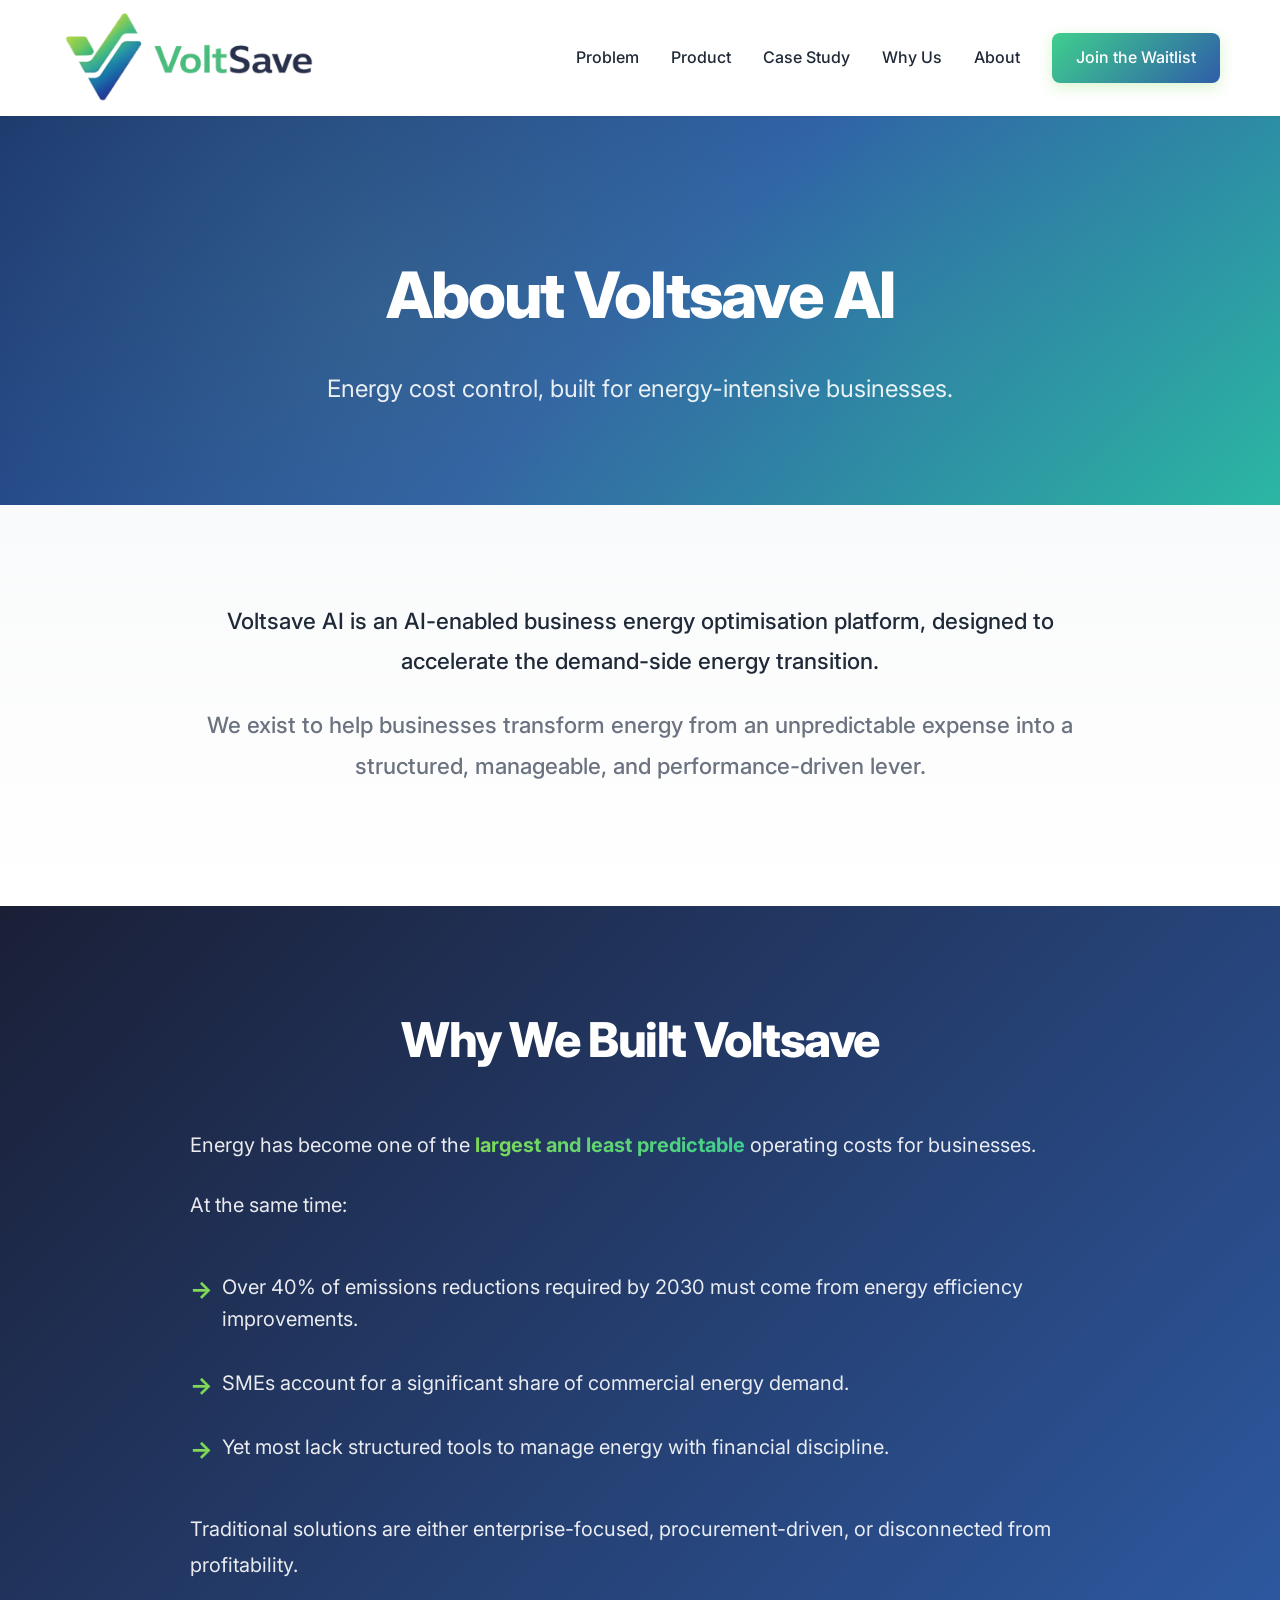
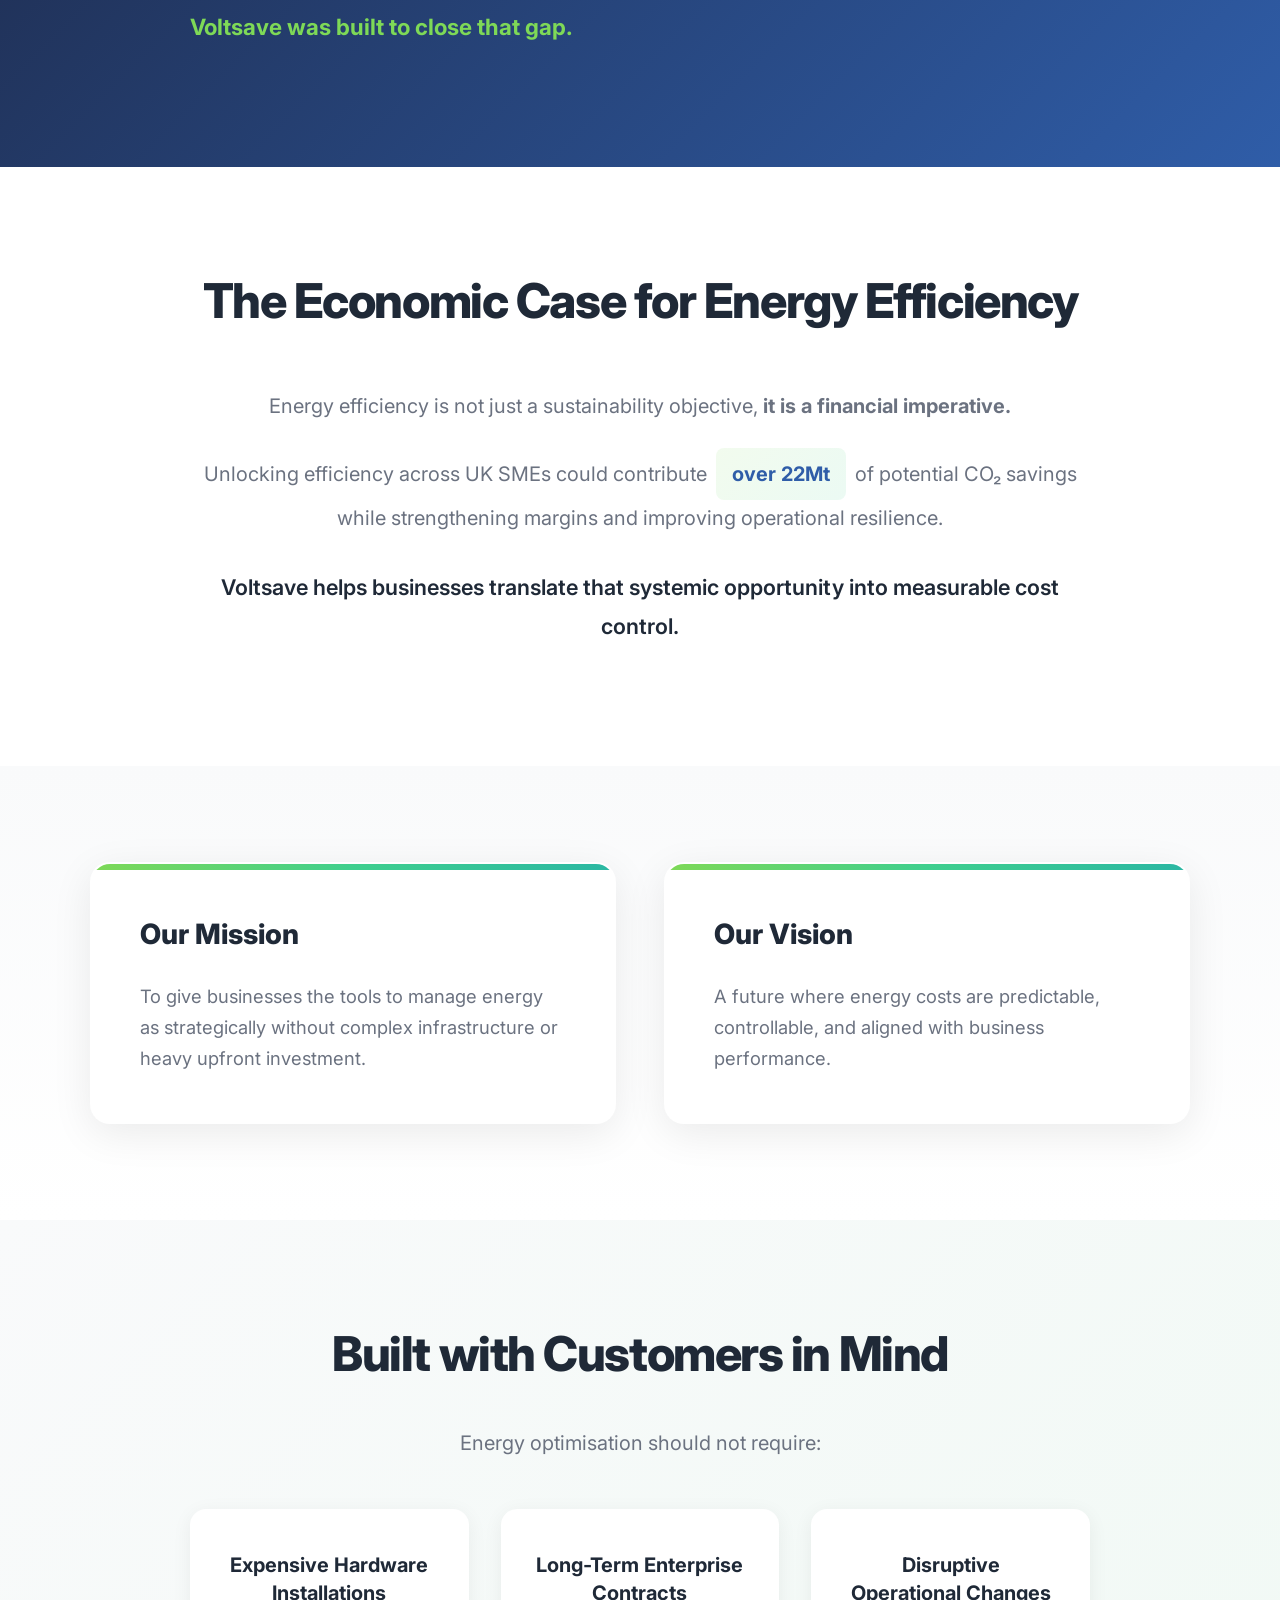
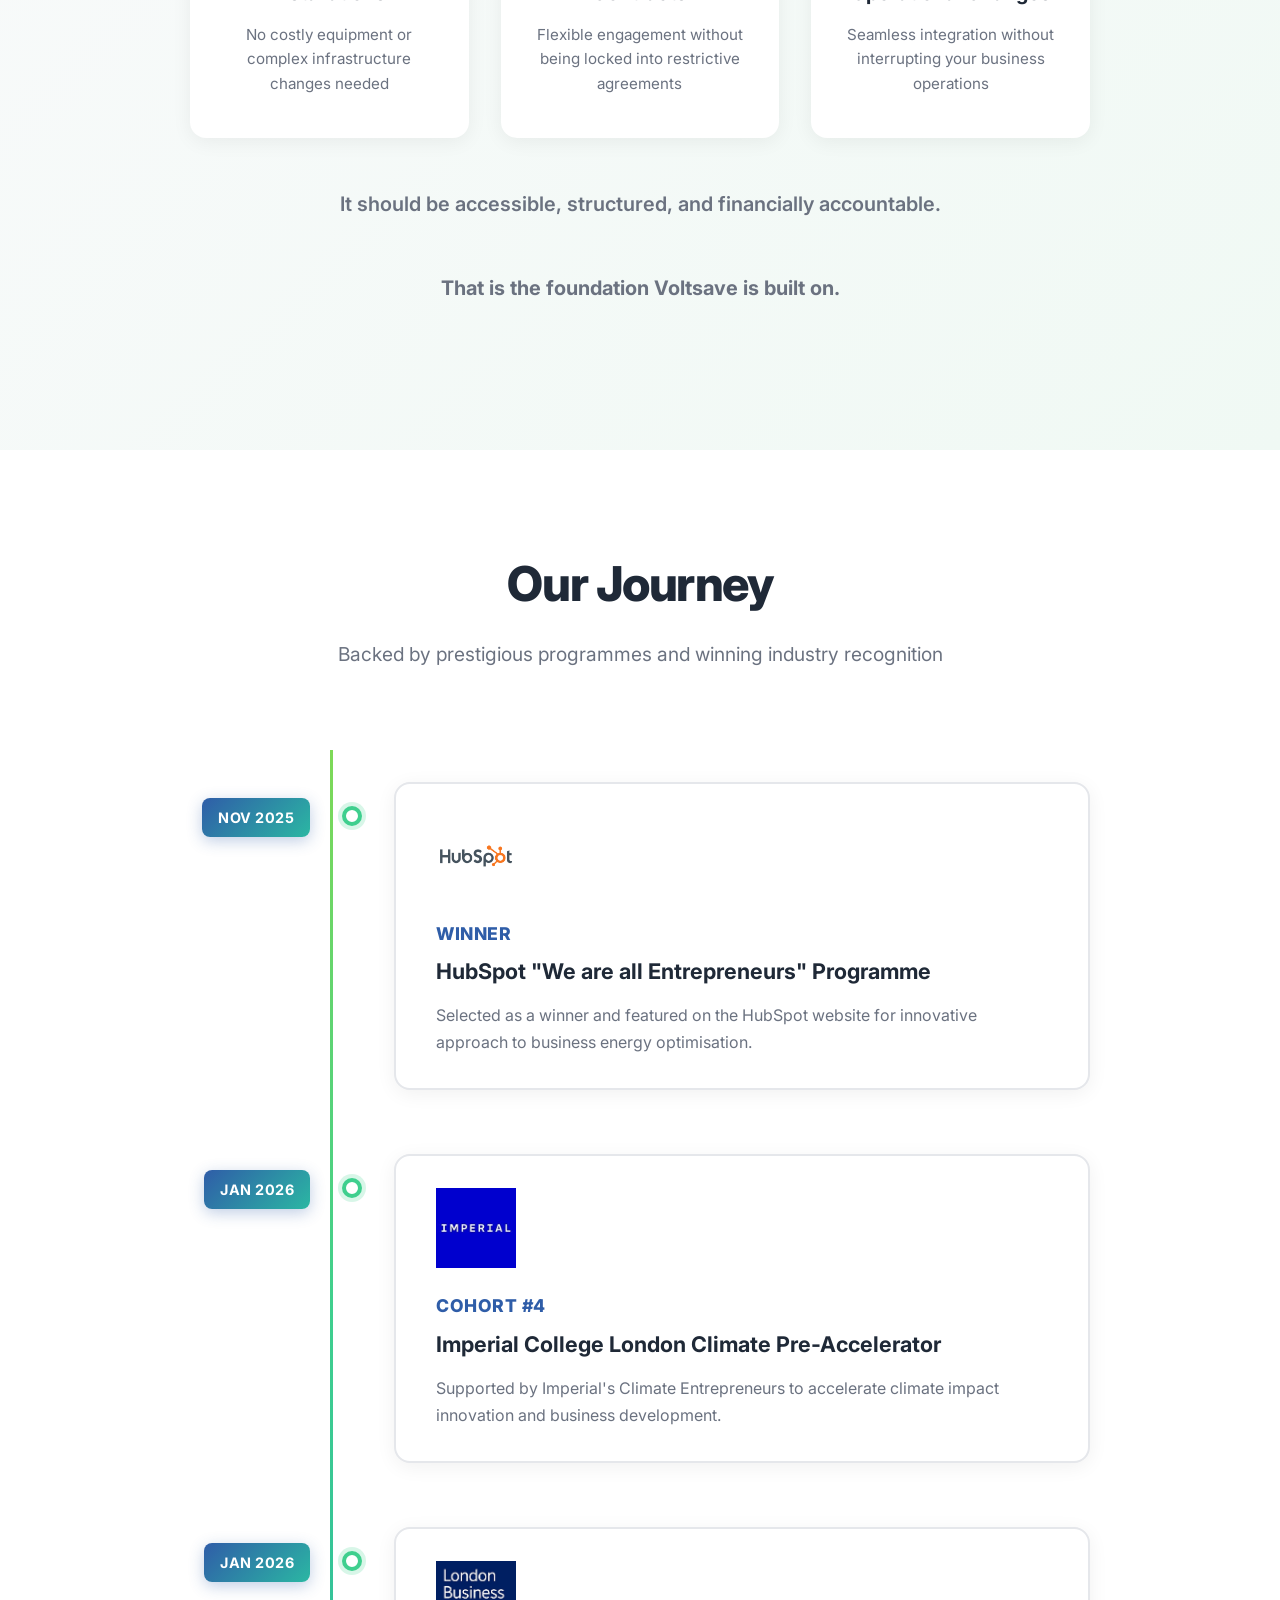
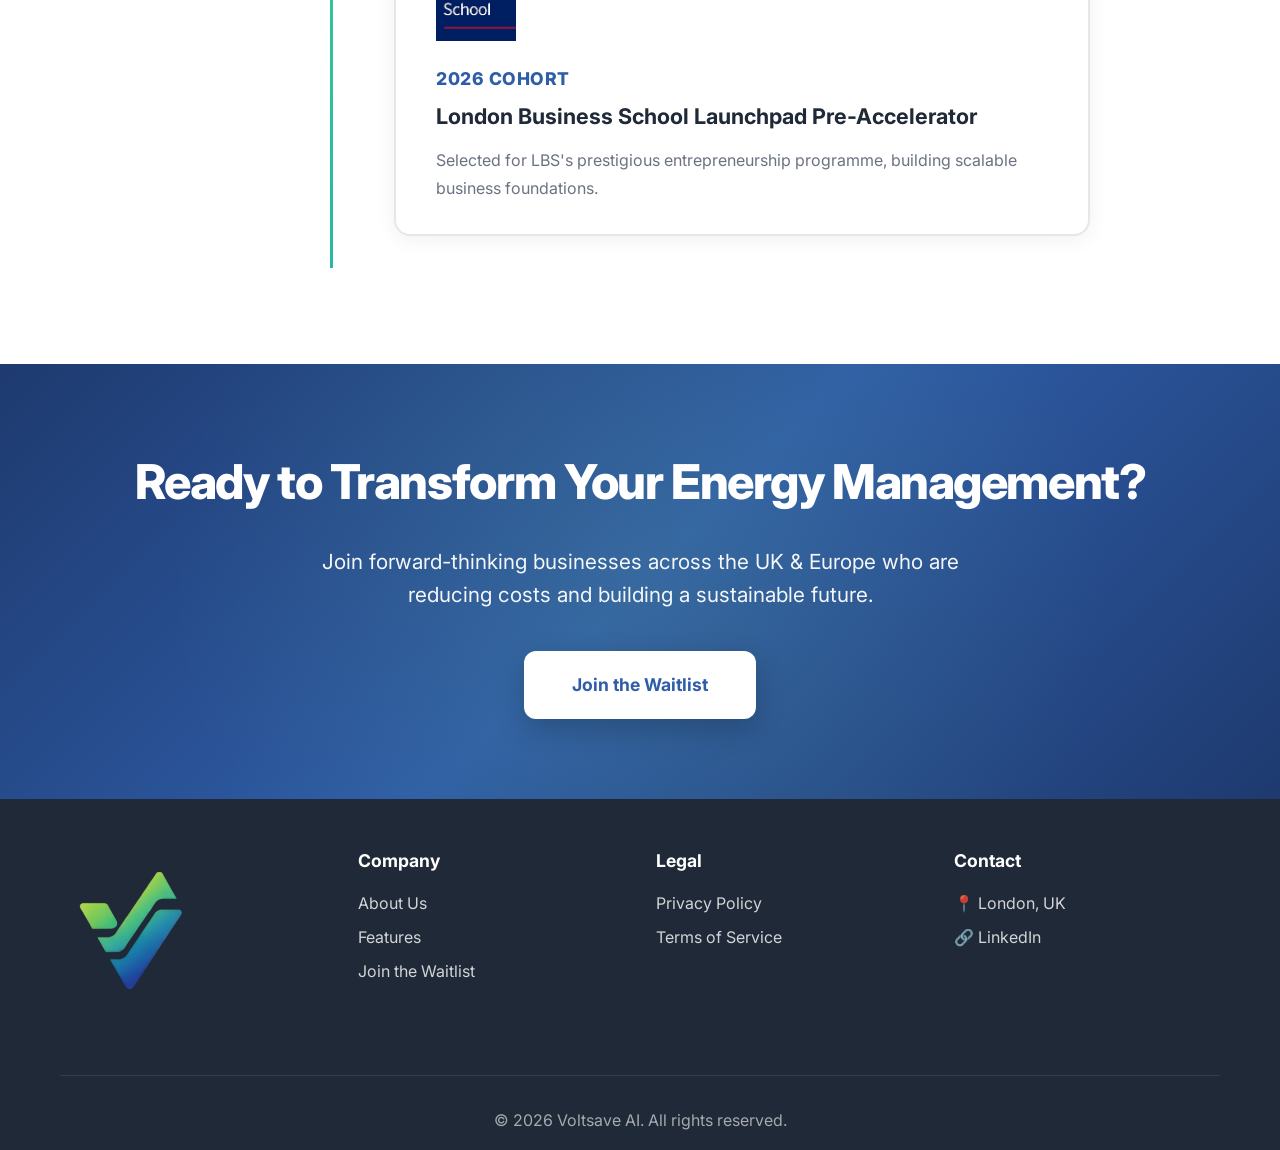
==== about.html @ 3561ffb1 "Initial commit - Voltsave AI website with waitlist integration" ====
<!DOCTYPE html>
<html lang="en">
<head>
    <meta charset="UTF-8">
    <meta name="viewport" content="width=device-width, initial-scale=1.0">
    <meta name="description" content="About Voltsave AI - Learn about our mission to help UK & EU SMEs reduce energy costs through AI-powered solutions.">
    <title>About Us - Voltsave AI</title>
    <link rel="stylesheet" href="styles.css">
    <link rel="preconnect" href="https://fonts.googleapis.com">
    <link rel="preconnect" href="https://fonts.gstatic.com" crossorigin>
    <link href="https://fonts.googleapis.com/css2?family=Inter:wght@300;400;500;600;700;800&display=swap" rel="stylesheet">
    <style>
        /* Hero Section */
        .about-hero {
            padding: 8rem 0 6rem;
            background: linear-gradient(135deg, #1e3a6f 0%, #2F5DA8 50%, #2BB7A3 100%);
            position: relative;
            overflow: hidden;
        }
        
        .about-hero::before {
            content: '';
            position: absolute;
            top: 0;
            left: 0;
            right: 0;
            bottom: 0;
            background: radial-gradient(circle at 30% 50%, rgba(126, 217, 87, 0.1) 0%, transparent 50%),
                        radial-gradient(circle at 70% 50%, rgba(63, 207, 142, 0.1) 0%, transparent 50%);
        }
        
        .about-hero .container {
            position: relative;
            z-index: 1;
        }
        
        .about-hero h1 {
            font-size: 4rem;
            font-weight: 800;
            margin-bottom: 1.5rem;
            text-align: center;
            color: white;
            letter-spacing: -0.03em;
        }
        
        .about-hero p {
            font-size: 1.5rem;
            color: rgba(255, 255, 255, 0.9);
            text-align: center;
            max-width: 800px;
            margin: 0 auto;
            font-weight: 400;
        }
        
        /* Content Sections */
        .about-content {
            background: white;
        }
        
        .intro-section {
            padding: 6rem 0;
            background: linear-gradient(180deg, #f9fafb 0%, #ffffff 100%);
        }
        
        .intro-content {
            max-width: 900px;
            margin: 0 auto;
            text-align: center;
        }
        
        .intro-content p {
            font-size: 1.4rem;
            color: var(--text-dark);
            line-height: 1.8;
            margin-bottom: 1.5rem;
            font-weight: 500;
        }
        
        .intro-content p:last-child {
            color: var(--text-light);
        }
        
        /* Why Section - Dark */
        .why-section {
            padding: 6rem 0;
            background: linear-gradient(135deg, #1a1f36 0%, #2F5DA8 100%);
            color: white;
        }
        
        .why-section h2 {
            font-size: 3rem;
            font-weight: 800;
            text-align: center;
            margin-bottom: 3rem;
            letter-spacing: -0.03em;
        }
        
        .why-content {
            max-width: 900px;
            margin: 0 auto;
        }
        
        .why-content p {
            font-size: 1.25rem;
            line-height: 1.8;
            margin-bottom: 1.5rem;
            color: rgba(255, 255, 255, 0.9);
        }
        
        .why-list {
            list-style: none;
            padding: 0;
            margin: 2rem 0;
        }
        
        .why-list li {
            font-size: 1.25rem;
            padding: 1rem 0;
            padding-left: 2rem;
            position: relative;
            color: rgba(255, 255, 255, 0.9);
        }
        
        .why-list li::before {
            content: '→';
            position: absolute;
            left: 0;
            color: var(--secondary-color);
            font-weight: bold;
            font-size: 1.5rem;
        }
        
        .highlight-text {
            font-weight: 700;
            color: white;
            background: linear-gradient(90deg, var(--secondary-color), var(--accent-color));
            -webkit-background-clip: text;
            -webkit-text-fill-color: transparent;
            background-clip: text;
        }
        
        /* Economic Case Section */
        .economic-section {
            padding: 6rem 0;
            background: white;
        }
        
        .economic-section h2 {
            font-size: 3rem;
            font-weight: 800;
            text-align: center;
            margin-bottom: 3rem;
            color: var(--text-dark);
            letter-spacing: -0.03em;
        }
        
        .economic-content {
            max-width: 900px;
            margin: 0 auto;
            text-align: center;
        }
        
        .economic-content p {
            font-size: 1.25rem;
            line-height: 1.8;
            margin-bottom: 1.5rem;
            color: var(--text-light);
        }
        
        .stat-highlight {
            display: inline-block;
            background: linear-gradient(135deg, rgba(126, 217, 87, 0.1), rgba(63, 207, 142, 0.1));
            padding: 0.5rem 1rem;
            border-radius: 8px;
            font-weight: 700;
            color: var(--primary-color);
            margin: 0 0.25rem;
        }
        
        /* Mission Vision Cards */
        .mission-vision-section {
            padding: 6rem 0;
            background: linear-gradient(180deg, #f9fafb 0%, #ffffff 100%);
        }
        
        .mission-vision {
            display: grid;
            grid-template-columns: repeat(2, 1fr);
            gap: 3rem;
            max-width: 1100px;
            margin: 0 auto;
        }
        
        .mission-card {
            background: white;
            padding: 3rem;
            border-radius: 20px;
            border: 2px solid transparent;
            box-shadow: 0 10px 40px rgba(0, 0, 0, 0.08);
            transition: all 0.3s ease;
            position: relative;
            overflow: hidden;
        }
        
        .mission-card::before {
            content: '';
            position: absolute;
            top: 0;
            left: 0;
            right: 0;
            height: 6px;
            background: linear-gradient(90deg, var(--secondary-color), var(--accent-color), var(--primary-light));
        }
        
        .mission-card:hover {
            transform: translateY(-8px);
            box-shadow: 0 20px 60px rgba(0, 0, 0, 0.12);
            border-color: var(--accent-color);
        }
        
        .mission-card h3 {
            font-size: 1.75rem;
            font-weight: 800;
            margin-bottom: 1.5rem;
            color: var(--text-dark);
        }
        
        .mission-card p {
            font-size: 1.15rem;
            line-height: 1.7;
            color: var(--text-light);
        }
        
        /* Journey Section */
        .journey-section {
            padding: 6rem 0;
            background: white;
        }
        
        .journey-section h2 {
            font-size: 3rem;
            font-weight: 800;
            text-align: center;
            margin-bottom: 1rem;
            color: var(--text-dark);
            letter-spacing: -0.03em;
        }
        
        .journey-subtitle {
            text-align: center;
            font-size: 1.2rem;
            color: var(--text-light);
            margin-bottom: 5rem;
            max-width: 700px;
            margin-left: auto;
            margin-right: auto;
        }
        
        .timeline {
            position: relative;
            max-width: 900px;
            margin: 0 auto;
            padding: 2rem 0;
        }
        
        .timeline::before {
            content: '';
            position: absolute;
            left: 140px;
            top: 0;
            bottom: 0;
            width: 3px;
            background: linear-gradient(180deg, var(--secondary-color), var(--accent-color), var(--primary-light));
        }
        
        .timeline-item {
            position: relative;
            margin-bottom: 4rem;
            display: flex;
            align-items: flex-start;
            gap: 2rem;
        }
        
        .timeline-item:last-child {
            margin-bottom: 0;
        }
        
        .timeline-date {
            width: 120px;
            text-align: right;
            padding-top: 1rem;
        }
        
        .timeline-date span {
            display: inline-block;
            background: linear-gradient(135deg, var(--primary-color), var(--primary-light));
            color: white;
            padding: 0.5rem 1rem;
            border-radius: 8px;
            font-weight: 700;
            font-size: 0.9rem;
            letter-spacing: 0.5px;
            box-shadow: 0 4px 15px rgba(47, 93, 168, 0.3);
        }
        
        .timeline-marker {
            position: relative;
            width: 20px;
            min-width: 20px;
            height: 20px;
            background: white;
            border: 4px solid var(--accent-color);
            border-radius: 50%;
            margin-top: 1.5rem;
            box-shadow: 0 0 0 4px rgba(63, 207, 142, 0.2);
            z-index: 2;
        }
        
        .timeline-content {
            background: white;
            padding: 2rem 2.5rem;
            border-radius: 16px;
            border: 2px solid var(--border-color);
            box-shadow: 0 4px 20px rgba(0, 0, 0, 0.06);
            flex: 1;
            transition: all 0.3s ease;
            position: relative;
        }
        
        .timeline-content::before {
            content: '';
            position: absolute;
            top: 0;
            left: 0;
            right: 0;
            height: 4px;
            background: linear-gradient(90deg, var(--secondary-color), var(--accent-color));
            border-radius: 16px 16px 0 0;
            opacity: 0;
            transition: opacity 0.3s ease;
        }
        
        .timeline-content:hover {
            transform: translateY(-4px);
            border-color: var(--accent-color);
            box-shadow: 0 12px 40px rgba(63, 207, 142, 0.2);
        }
        
        .timeline-content:hover::before {
            opacity: 1;
        }
        
        .timeline-logo {
            width: 120px;
            height: 80px;
            margin-bottom: 1.5rem;
            display: flex;
            align-items: center;
            justify-content: flex-start;
        }
        
        .timeline-logo img {
            max-width: 100%;
            max-height: 100%;
            object-fit: contain;
        }
        
        .timeline-content h3 {
            font-size: 1.1rem;
            font-weight: 800;
            color: var(--primary-color);
            margin-bottom: 0.5rem;
            text-transform: uppercase;
            letter-spacing: 0.5px;
        }
        
        .timeline-content h4 {
            font-size: 1.35rem;
            font-weight: 700;
            color: var(--text-dark);
            margin-bottom: 1rem;
            line-height: 1.4;
        }
        
        .timeline-content p {
            font-size: 1rem;
            color: var(--text-light);
            line-height: 1.7;
        }
        
        /* Built With Section */
        .built-section {
            padding: 6rem 0;
            background: linear-gradient(135deg, #f9fafb 0%, #f0f9f4 100%);
            position: relative;
        }
        
        .built-section h2 {
            font-size: 3rem;
            font-weight: 800;
            text-align: center;
            margin-bottom: 2rem;
            color: var(--text-dark);
            letter-spacing: -0.03em;
        }
        
        .built-content {
            max-width: 900px;
            margin: 0 auto;
            text-align: center;
        }
        
        .built-content p {
            font-size: 1.25rem;
            line-height: 1.8;
            margin-bottom: 3rem;
            color: var(--text-light);
        }
        
        .requirements-grid {
            display: grid;
            grid-template-columns: repeat(3, 1fr);
            gap: 2rem;
            margin: 3rem 0;
        }
        
        .requirement-card {
            background: white;
            padding: 2.5rem 2rem;
            border-radius: 16px;
            border: 2px solid transparent;
            text-align: center;
            transition: all 0.3s ease;
            position: relative;
            box-shadow: 0 4px 20px rgba(0, 0, 0, 0.06);
        }
        
        .requirement-card::before {
            content: '';
            position: absolute;
            top: 0;
            left: 0;
            right: 0;
            height: 5px;
            background: linear-gradient(90deg, var(--secondary-color), var(--accent-color));
            border-radius: 16px 16px 0 0;
            opacity: 0;
            transition: opacity 0.3s ease;
        }
        
        .requirement-card:hover {
            border-color: var(--accent-color);
            transform: translateY(-8px);
            box-shadow: 0 12px 40px rgba(63, 207, 142, 0.2);
        }
        
        .requirement-card:hover::before {
            opacity: 1;
        }
        
        .requirement-card h4 {
            font-size: 1.25rem;
            font-weight: 700;
            color: var(--text-dark);
            margin-bottom: 1rem;
            line-height: 1.4;
        }
        
        .requirement-card p {
            font-size: 0.95rem;
            color: var(--text-light);
            margin: 0;
            line-height: 1.6;
        }
        
        .principle {
            font-size: 1.3rem;
            font-weight: 600;
            color: var(--primary-color);
            margin-top: 3rem;
            line-height: 1.6;
        }
        
        .foundation-text {
            font-weight: 700;
            font-size: 1.4rem;
            color: var(--text-dark);
            margin-top: 1.5rem;
        }
        
        /* CTA Section */
        .cta-section {
            background: linear-gradient(135deg, #1e3a6f 0%, #2F5DA8 50%, #1e3a6f 100%);
            color: white;
            padding: 5rem 3rem;
            margin: 0;
            text-align: center;
            position: relative;
            overflow: hidden;
        }
        
        .cta-section::before {
            content: '';
            position: absolute;
            top: 0;
            left: 0;
            right: 0;
            bottom: 0;
            background: radial-gradient(circle at 50% 50%, rgba(126, 217, 87, 0.1) 0%, transparent 70%);
        }
        
        .cta-section .container {
            position: relative;
            z-index: 1;
        }
        
        .cta-section h2 {
            font-size: 3rem;
            font-weight: 800;
            margin-bottom: 1.5rem;
            letter-spacing: -0.03em;
        }
        
        .cta-section p {
            font-size: 1.3rem;
            margin-bottom: 2.5rem;
            opacity: 0.95;
            max-width: 700px;
            margin-left: auto;
            margin-right: auto;
        }
        
        .btn-white {
            background: white;
            color: var(--primary-color);
            padding: 1.25rem 3rem;
            border-radius: 12px;
            text-decoration: none;
            font-weight: 700;
            font-size: 1.1rem;
            display: inline-block;
            transition: all 0.3s ease;
            box-shadow: 0 10px 30px rgba(0, 0, 0, 0.2);
        }
        
        .btn-white:hover {
            transform: translateY(-4px);
            box-shadow: 0 15px 40px rgba(0, 0, 0, 0.3);
            background: var(--secondary-color);
            color: white;
        }
        
        /* Responsive */
        @media (max-width: 768px) {
            .about-hero h1 {
                font-size: 2.5rem;
            }
            
            .about-hero p {
                font-size: 1.2rem;
            }
            
            .intro-content p {
                font-size: 1.2rem;
            }
            
            .mission-vision {
                grid-template-columns: 1fr;
                gap: 2rem;
            }
            
            .timeline::before {
                left: 50%;
                transform: translateX(-50%);
            }
            
            .timeline-item {
                flex-direction: column;
                align-items: center;
                text-align: center;
                margin-bottom: 3rem;
            }
            
            .timeline-date {
                width: auto;
                text-align: center;
                margin-bottom: 1rem;
            }
            
            .timeline-marker {
                margin-top: 0;
                margin-bottom: 1rem;
            }
            
            .timeline-logo {
                justify-content: center;
                margin: 0 auto 1.5rem;
            }
            
            .journey-section h2 {
                font-size: 2rem;
            }
            
            .requirements-grid {
                grid-template-columns: 1fr;
                gap: 1.5rem;
            }
            
            .why-section h2,
            .economic-section h2,
            .built-section h2,
            .cta-section h2 {
                font-size: 2rem;
            }
            
            .why-content p,
            .economic-content p,
            .built-content p {
                font-size: 1.1rem;
            }
            
            .why-list li {
                font-size: 1.1rem;
            }
        }
    </style>
</head>
<body>
    <!-- Navigation -->
    <nav class="navbar">
        <div class="container">
            <div class="nav-wrapper">
                <a href="index.html" class="logo">
                    <img src="assets/logo.png" alt="Voltsave AI" class="logo-img">
                </a>
                <div class="nav-links">
                    <a href="index.html#problem">Problem</a>
                    <a href="index.html#features">Product</a>
                    <a href="index.html#case-study">Case Study</a>
                    <a href="index.html#benefits">Why Us</a>
                    <a href="about.html">About</a>
                    <a href="index.html#demo" class="btn-primary">Join the Waitlist</a>
                </div>
                <button class="mobile-menu-toggle" aria-label="Toggle menu">
                    <span></span>
                    <span></span>
                    <span></span>
                </button>
            </div>
        </div>
    </nav>

    <!-- Hero Section -->
    <section class="about-hero">
        <div class="container">
            <h1>About Voltsave AI</h1>
            <p>Energy cost control, built for energy-intensive businesses.</p>
        </div>
    </section>

    <!-- About Content -->
    <div class="about-content">
        <!-- Intro Section -->
        <section class="intro-section">
            <div class="container">
                <div class="intro-content">
                    <p>
                        Voltsave AI is an AI-enabled business energy optimisation platform, designed to accelerate the demand-side energy transition.
                    </p>
                    <p>
                        We exist to help businesses transform energy from an unpredictable expense into a structured, manageable, and performance-driven lever.
                    </p>
                </div>
            </div>
        </section>

        <!-- Why Section -->
        <section class="why-section">
            <div class="container">
                <h2>Why We Built Voltsave</h2>
                <div class="why-content">
                    <p>
                        Energy has become one of the <span class="highlight-text">largest and least predictable</span> operating costs for businesses.
                    </p>
                    <p>At the same time:</p>
                    <ul class="why-list">
                        <li>Over 40% of emissions reductions required by 2030 must come from energy efficiency improvements.</li>
                        <li>SMEs account for a significant share of commercial energy demand.</li>
                        <li>Yet most lack structured tools to manage energy with financial discipline.</li>
                    </ul>
                    <p style="margin-top: 2rem;">
                        Traditional solutions are either enterprise-focused, procurement-driven, or disconnected from profitability.
                    </p>
                    <p>
                        <strong style="font-size: 1.4rem; color: var(--secondary-color);">Voltsave was built to close that gap.</strong>
                    </p>
                </div>
            </div>
        </section>

        <!-- Economic Case Section -->
        <section class="economic-section">
            <div class="container">
                <h2>The Economic Case for Energy Efficiency</h2>
                <div class="economic-content">
                    <p>
                        Energy efficiency is not just a sustainability objective, <strong>it is a financial imperative.</strong>
                    </p>
                    <p>
                        Unlocking efficiency across UK SMEs could contribute <span class="stat-highlight">over 22Mt</span> of potential CO₂ savings while strengthening margins and improving operational resilience.
                    </p>
                    <p style="font-weight: 600; color: var(--text-dark); font-size: 1.35rem; margin-top: 2rem;">
                        Voltsave helps businesses translate that systemic opportunity into measurable cost control.
                    </p>
                </div>
            </div>
        </section>

        <!-- Mission Vision Section -->
        <section class="mission-vision-section">
            <div class="container">
                <div class="mission-vision">
                    <div class="mission-card">
                        <h3>Our Mission</h3>
                        <p>
                            To give businesses the tools to manage energy as strategically without complex infrastructure or heavy upfront investment.
                        </p>
                    </div>
                    <div class="mission-card">
                        <h3>Our Vision</h3>
                        <p>
                            A future where energy costs are predictable, controllable, and aligned with business performance.
                        </p>
                    </div>
                </div>
            </div>
        </section>

        <!-- Built With Section -->
        <section class="built-section">
            <div class="container">
                <h2>Built with Customers in Mind</h2>
                <div class="built-content">
                    <p>
                        Energy optimisation should not require:
                    </p>
                    <div class="requirements-grid">
                        <div class="requirement-card">
                            <h4>Expensive Hardware Installations</h4>
                            <p>No costly equipment or complex infrastructure changes needed</p>
                        </div>
                        <div class="requirement-card">
                            <h4>Long-Term Enterprise Contracts</h4>
                            <p>Flexible engagement without being locked into restrictive agreements</p>
                        </div>
                        <div class="requirement-card">
                            <h4>Disruptive Operational Changes</h4>
                            <p>Seamless integration without interrupting your business operations</p>
                        </div>
                    </div>
                    <p class="principle">
                        It should be accessible, structured, and financially accountable.
                    </p>
                    <p class="foundation-text">
                        That is the foundation Voltsave is built on.
                    </p>
                </div>
            </div>
        </section>

        <!-- Journey Section -->
        <section class="journey-section">
            <div class="container">
                <h2>Our Journey</h2>
                <p class="journey-subtitle">
                    Backed by prestigious programmes and winning industry recognition
                </p>
                <div class="timeline">
                    <div class="timeline-item">
                        <div class="timeline-date">
                            <span>NOV 2025</span>
                        </div>
                        <div class="timeline-marker"></div>
                        <div class="timeline-content">
                            <div class="timeline-logo">
                                <img src="assets/incubator-1.png" alt="HubSpot">
                            </div>
                            <h3>Winner</h3>
                            <h4>HubSpot "We are all Entrepreneurs" Programme</h4>
                            <p>
                                Selected as a winner and featured on the HubSpot website for innovative approach to business energy optimisation.
                            </p>
                        </div>
                    </div>
                    <div class="timeline-item">
                        <div class="timeline-date">
                            <span>JAN 2026</span>
                        </div>
                        <div class="timeline-marker"></div>
                        <div class="timeline-content">
                            <div class="timeline-logo">
                                <img src="assets/incubator-2.jpeg" alt="Imperial College London">
                            </div>
                            <h3>Cohort #4</h3>
                            <h4>Imperial College London Climate Pre-Accelerator</h4>
                            <p>
                                Supported by Imperial's Climate Entrepreneurs to accelerate climate impact innovation and business development.
                            </p>
                        </div>
                    </div>
                    <div class="timeline-item">
                        <div class="timeline-date">
                            <span>JAN 2026</span>
                        </div>
                        <div class="timeline-marker"></div>
                        <div class="timeline-content">
                            <div class="timeline-logo">
                                <img src="assets/incubator-3.jpg" alt="London Business School">
                            </div>
                            <h3>2026 Cohort</h3>
                            <h4>London Business School Launchpad Pre-Accelerator</h4>
                            <p>
                                Selected for LBS's prestigious entrepreneurship programme, building scalable business foundations.
                            </p>
                        </div>
                    </div>
                </div>
            </div>
        </section>

        <!-- CTA Section -->
        <section class="cta-section">
            <div class="container">
                <h2>Ready to Transform Your Energy Management?</h2>
                <p>Join forward-thinking businesses across the UK & Europe who are reducing costs and building a sustainable future.</p>
                <a href="index.html#demo" class="btn-white">Join the Waitlist</a>
            </div>
        </section>
    </div>

    <!-- Footer -->
    <footer class="footer">
        <div class="container">
            <div class="footer-content">
                <div class="footer-section">
                    <div class="footer-logo">
                        <img src="assets/Voltsave AI Logo Only.png" alt="Voltsave AI" style="height: 180px;">
                    </div>
                </div>
                <div class="footer-section">
                    <h4>Company</h4>
                    <ul>
                        <li><a href="about.html">About Us</a></li>
                        <li><a href="index.html#features">Features</a></li>
                        <li><a href="index.html#demo">Join the Waitlist</a></li>
                    </ul>
                </div>
                <div class="footer-section">
                    <h4>Legal</h4>
                    <ul>
                        <li><a href="privacy.html">Privacy Policy</a></li>
                        <li><a href="terms.html">Terms of Service</a></li>
                    </ul>
                </div>
                <div class="footer-section">
                    <h4>Contact</h4>
                    <p>📍 London, UK</p>
                    <p><a href="https://linkedin.com/company/voltsave-ai" target="_blank" rel="noopener noreferrer" style="color: inherit; text-decoration: none;">🔗 LinkedIn</a></p>
                </div>
            </div>
            <div class="footer-bottom">
                <p>&copy; 2026 Voltsave AI. All rights reserved.</p>
            </div>
        </div>
    </footer>

    <script src="script.js"></script>
</body>
</html>
---- styles.css ----
/* ===== CSS Reset & Base Styles ===== */
* {
    margin: 0;
    padding: 0;
    box-sizing: border-box;
}

:root {
    --primary-color: #2F5DA8;
    --primary-dark: #1e3a6f;
    --primary-light: #2BB7A3;
    --secondary-color: #7ED957;
    --accent-color: #3FCF8E;
    --text-dark: #1f2937;
    --text-light: #6b7280;
    --bg-light: #f9fafb;
    --bg-white: #ffffff;
    --border-color: #e5e7eb;
    --gradient: linear-gradient(135deg, #7ED957 0%, #2BB7A3 100%);
    --gradient-alt: linear-gradient(135deg, #3FCF8E 0%, #2F5DA8 100%);
    --shadow-sm: 0 1px 2px 0 rgba(0, 0, 0, 0.05);
    --shadow-md: 0 4px 6px -1px rgba(0, 0, 0, 0.1);
    --shadow-lg: 0 10px 15px -3px rgba(0, 0, 0, 0.1);
    --shadow-xl: 0 20px 25px -5px rgba(0, 0, 0, 0.1);
}

body {
    font-family: 'Inter', -apple-system, BlinkMacSystemFont, 'Segoe UI', Roboto, sans-serif;
    color: var(--text-dark);
    line-height: 1.6;
    overflow-x: hidden;
}

.container {
    max-width: 1200px;
    margin: 0 auto;
    padding: 0 20px;
}

.no-wrap {
    white-space: nowrap;
}

/* ===== Navigation ===== */
.navbar {
    background: var(--bg-white);
    box-shadow: var(--shadow-sm);
    position: sticky;
    top: 0;
    z-index: 1000;
    padding: 0.5rem 0;
}

.nav-wrapper {
    display: flex;
    justify-content: space-between;
    align-items: center;
}

.logo {
    display: flex;
    align-items: center;
    gap: 0.5rem;
    font-size: 1.5rem;
    font-weight: 700;
    color: var(--text-dark);
    text-decoration: none;
}

.logo-img {
    height: 100px;
    width: auto;
}

.logo-icon {
    font-size: 1.8rem;
}

.nav-links {
    display: flex;
    align-items: center;
    gap: 2rem;
}

.nav-links a {
    color: var(--text-dark);
    text-decoration: none;
    font-weight: 500;
    transition: color 0.3s ease;
}

.nav-links a:hover {
    color: var(--primary-color);
}

.nav-links .btn-primary {
    color: white;
}

.nav-links .btn-primary:hover {
    color: white;
}

.mobile-menu-toggle {
    display: none;
    flex-direction: column;
    gap: 4px;
    background: none;
    border: none;
    cursor: pointer;
}

.mobile-menu-toggle span {
    width: 25px;
    height: 3px;
    background: var(--text-dark);
    transition: all 0.3s ease;
}

/* ===== Buttons ===== */
.btn-primary {
    background: var(--gradient-alt);
    color: white;
    padding: 0.75rem 1.5rem;
    border-radius: 8px;
    text-decoration: none;
    font-weight: 600;
    display: inline-block;
    transition: all 0.3s cubic-bezier(0.4, 0, 0.2, 1);
    border: none;
    cursor: pointer;
    position: relative;
    overflow: hidden;
    box-shadow: 0 4px 15px rgba(126, 217, 87, 0.3);
}

.btn-primary::before {
    content: '';
    position: absolute;
    top: 0;
    left: -100%;
    width: 100%;
    height: 100%;
    background: linear-gradient(90deg, transparent, rgba(255, 255, 255, 0.2), transparent);
    transition: left 0.5s ease;
}

.btn-primary:hover::before {
    left: 100%;
}

.btn-primary:hover {
    transform: translateY(-2px);
    box-shadow: 0 6px 25px rgba(126, 217, 87, 0.4);
}

.btn-primary:active {
    transform: translateY(0);
}

.btn-large {
    padding: 1rem 2rem;
    font-size: 1.1rem;
}

.btn-full {
    width: 100%;
}

.btn-white {
    background: white;
    color: var(--primary-color);
    box-shadow: 0 4px 15px rgba(47, 93, 168, 0.2);
}

.btn-white:hover {
    background: #f9fafb;
    box-shadow: 0 6px 25px rgba(47, 93, 168, 0.3);
}

/* ===== Hero Section ===== */
.hero {
    padding: 6rem 0;
    background: var(--bg-white);
    min-height: 85vh;
    display: flex;
    align-items: center;
    position: relative;
    overflow: hidden;
}

.hero-bg-video {
    position: absolute;
    top: 0;
    left: 0;
    width: 100%;
    height: 100%;
    overflow: hidden;
    z-index: 0;
}

.hero-bg-video video {
    width: 100%;
    height: 100%;
    object-fit: cover;
    opacity: 0.15;
}

.hero .container {
    position: relative;
    z-index: 1;
}

.hero-grid {
    display: flex;
    justify-content: center;
    align-items: center;
}

.hero-content {
    text-align: center;
    position: relative;
    z-index: 1;
    max-width: 900px;
    margin: 0 auto;
}

.hero-title {
    font-size: 4.2rem;
    font-weight: 800;
    line-height: 1.1;
    margin-bottom: 1.5rem;
    color: var(--text-dark);
    letter-spacing: -0.03em;
    text-align: center;
}

.gradient-text {
    background: var(--gradient-alt);
    -webkit-background-clip: text;
    -webkit-text-fill-color: transparent;
    background-clip: text;
}

.hero-subtitle {
    font-size: 1.25rem;
    color: var(--text-light);
    margin-bottom: 1.5rem;
    line-height: 1.7;
    max-width: 100%;
    margin-left: auto;
    margin-right: auto;
    text-align: center;
}

.hero-positioning {
    font-size: 1rem;
    color: var(--text-dark);
    font-weight: 500;
    margin-bottom: 2.5rem;
}

.hero-cta {
    margin-bottom: 5rem;
}

.hero-visual {
    display: flex;
    align-items: center;
    justify-content: center;
}

.dashboard-image {
    width: 100%;
    height: auto;
    border-radius: 16px;
    box-shadow: 0 25px 70px rgba(0, 0, 0, 0.18);
    border: 1px solid var(--border-color);
    transition: transform 0.3s ease, box-shadow 0.3s ease;
}

.dashboard-image:hover {
    transform: translateY(-6px);
    box-shadow: 0 30px 80px rgba(0, 0, 0, 0.22);
}

/* ===== Trusted By Section ===== */
.trusted-by {
    padding: 3rem 0 0 0;
    margin-top: 2rem;
}

.trusted-by-label {
    text-align: center;
    font-size: 0.85rem;
    font-weight: 600;
    letter-spacing: 2px;
    color: var(--text-light);
    margin-bottom: 2rem;
}

.trusted-logos {
    display: flex;
    justify-content: center;
    align-items: center;
    gap: 3rem;
    flex-wrap: wrap;
}

.trust-logo {
    height: 90px;
    display: flex;
    align-items: center;
    opacity: 0.7;
    transition: opacity 0.3s ease;
}

.trust-logo:hover {
    opacity: 1;
}

.trust-logo img {
    max-height: 90px;
    max-width: 240px;
    width: auto;
    height: auto;
    object-fit: contain;
    filter: grayscale(100%);
    transition: filter 0.3s ease;
}

.trust-logo:hover img {
    filter: grayscale(0%);
}

/* ===== Problem Section ===== */
.problem {
    padding: 6rem 0;
    background: linear-gradient(135deg, #1e3a6f 0%, #2F5DA8 50%, #2BB7A3 100%);
    position: relative;
}

.problem-title {
    font-size: 2.5rem;
    font-weight: 800;
    color: #7ED957;
    margin-bottom: 2rem;
    text-align: center;
    letter-spacing: -0.03em;
}

.problem-intro {
    font-size: 1.6rem;
    font-weight: 400;
    color: #ffffff;
    text-align: center;
    max-width: 700px;
    margin: 0 auto 3.5rem;
    line-height: 1.7;
}

.problem-intro strong {
    font-weight: 700;
    color: #7ED957;
}

.problem-grid {
    display: grid;
    grid-template-columns: repeat(3, 1fr);
    gap: 2rem;
    margin-bottom: 2rem;
}

.problem-column {
    background: var(--bg-white);
    padding: 2.25rem 2rem;
    border-radius: 6px;
    text-align: left;
    border: 1px solid rgba(255, 255, 255, 0.2);
    box-shadow: 0 4px 12px rgba(0, 0, 0, 0.15);
    transition: all 0.25s ease;
    position: relative;
}

.problem-column:hover {
    transform: translateY(-3px);
    box-shadow: 0 8px 24px rgba(0, 0, 0, 0.2);
    border-color: rgba(126, 217, 87, 0.4);
}

.problem-number {
    font-size: 2.5rem;
    font-weight: 800;
    color: #7ED957;
    opacity: 0.65;
    margin-bottom: 0.5rem;
    line-height: 1;
    transition: opacity 0.3s ease;
}

.problem-column:hover .problem-number {
    opacity: 0.85;
}

.problem-heading {
    font-size: 1.25rem;
    font-weight: 800;
    color: var(--primary-color);
    margin-bottom: 0.75rem;
    line-height: 1.3;
    padding-top: 1rem;
    border-top: 3px solid var(--secondary-color);
}

.problem-text {
    font-size: 1rem;
    color: var(--text-light);
    line-height: 1.65;
}

.problem-transition {
    font-size: 1.15rem;
    font-weight: 600;
    color: #ffffff;
    text-align: center;
    margin-top: 0.5rem;
}

/* ===== Features Section ===== */
.features {
    padding: 5rem 0;
    background: linear-gradient(135deg, #f9fafb 0%, #f0f9f4 100%);
}

.section-header {
    text-align: center;
    margin-bottom: 4rem;
}

.section-header h2 {
    font-size: 2.5rem;
    font-weight: 800;
    margin-bottom: 1rem;
    letter-spacing: -0.03em;
    line-height: 1.2;
}

.section-header h2 .no-wrap {
    white-space: nowrap;
}

.section-header p {
    font-size: 1.1rem;
    color: var(--text-light);
    max-width: 700px;
    margin: 0 auto;
}

.features-grid {
    display: grid;
    grid-template-columns: repeat(auto-fit, minmax(300px, 1fr));
    gap: 2rem;
}

.feature-card {
    background: var(--bg-white);
    padding: 2rem;
    border-radius: 12px;
    border: 1px solid var(--border-color);
    transition: all 0.4s cubic-bezier(0.4, 0, 0.2, 1);
    position: relative;
    overflow: hidden;
}

.feature-card::before {
    content: '';
    position: absolute;
    top: 0;
    left: 0;
    width: 100%;
    height: 100%;
    background: var(--gradient-alt);
    opacity: 0;
    transition: opacity 0.4s ease;
    z-index: 0;
}

.feature-card:hover::before {
    opacity: 0.05;
}

.feature-card:hover {
    transform: translateY(-8px);
    box-shadow: 0 20px 40px -10px rgba(0, 0, 0, 0.15);
    border-color: var(--primary-color);
}

.feature-icon {
    font-size: 3rem;
    margin-bottom: 1rem;
    position: relative;
    z-index: 1;
    transition: transform 0.3s ease;
}

.feature-card:hover .feature-icon {
    transform: scale(1.1);
}

.feature-card h3 {
    font-size: 1.3rem;
    margin-bottom: 0.75rem;
    color: var(--text-dark);
    position: relative;
    z-index: 1;
}

.feature-card p {
    color: var(--text-light);
    line-height: 1.6;
    position: relative;
    z-index: 1;
}

/* ===== How Voltsave Works ===== */
.how-subtitle {
    font-size: 1.4rem !important;
    font-weight: 600 !important;
    color: var(--text-dark) !important;
    margin-top: 1rem !important;
}

.how-it-works-grid {
    display: grid;
    grid-template-columns: repeat(3, 1fr);
    gap: 4rem;
    margin-top: 4rem;
    position: relative;
}

.how-it-works-grid::before {
    content: '';
    position: absolute;
    top: 60px;
    left: 16.66%;
    right: 16.66%;
    height: 3px;
    background: linear-gradient(to right, var(--secondary-color) 0%, var(--primary-color) 50%, var(--primary-light) 100%);
    opacity: 0.2;
    z-index: 0;
}

.work-step {
    background: var(--bg-white);
    padding: 0;
    border-radius: 16px;
    transition: all 0.4s ease;
    position: relative;
    overflow: hidden;
    box-shadow: 0 4px 20px rgba(0, 0, 0, 0.08);
}

.work-step::before {
    content: '';
    position: absolute;
    top: 0;
    left: 0;
    right: 0;
    height: 6px;
    transition: height 0.3s ease;
}

.work-step:nth-child(1)::before {
    background: linear-gradient(135deg, var(--secondary-color), var(--accent-color));
}

.work-step:nth-child(2)::before {
    background: linear-gradient(135deg, var(--primary-color), var(--accent-color));
}

.work-step:nth-child(3)::before {
    background: linear-gradient(135deg, var(--primary-light), var(--accent-color));
}

.work-step:hover {
    transform: translateY(-12px);
    box-shadow: 0 12px 40px rgba(0, 0, 0, 0.15);
}

.work-step:hover::before {
    height: 8px;
}

.step-number,
.step-icon {
    width: 80px;
    height: 80px;
    border-radius: 50%;
    display: flex;
    align-items: center;
    justify-content: center;
    font-size: 2.5rem;
    font-weight: 800;
    color: white;
    margin: -40px auto 0;
    position: relative;
    z-index: 2;
    box-shadow: 0 4px 16px rgba(0, 0, 0, 0.15);
}

.work-step:nth-child(1) .step-number,
.work-step:nth-child(1) .step-icon {
    background: linear-gradient(135deg, var(--secondary-color), var(--accent-color));
}

.work-step:nth-child(2) .step-number,
.work-step:nth-child(2) .step-icon {
    background: linear-gradient(135deg, var(--primary-color), var(--accent-color));
}

.work-step:nth-child(3) .step-number,
.work-step:nth-child(3) .step-icon {
    background: linear-gradient(135deg, var(--primary-light), var(--accent-color));
}

.step-content {
    padding: 2.5rem 2rem 2.5rem;
}

.step-title {
    font-size: 1.75rem;
    font-weight: 800;
    color: var(--accent-color);
    margin-bottom: 1rem;
    line-height: 1.2;
    text-align: center;
}

.step-tagline {
    font-size: 1.05rem;
    font-weight: 600;
    color: var(--primary-color);
    margin-bottom: 1.25rem;
    line-height: 1.4;
    text-align: center;
}

.step-description {
    font-size: 0.95rem;
    color: var(--text-light);
    line-height: 1.7;
    text-align: center;
}

/* ===== Why Voltsave Section ===== */
.why-voltsave {
    padding: 6rem 0;
    background: linear-gradient(135deg, #1a1f36 0%, #2F5DA8 50%, #1e3a6f 100%);
    position: relative;
}

.why-voltsave .section-header h2 {
    color: #ffffff;
}

.why-voltsave .section-header p {
    color: rgba(255, 255, 255, 0.85);
    font-weight: 500;
}

.why-grid {
    display: grid;
    grid-template-columns: repeat(4, 1fr);
    gap: 2rem;
    margin-top: 3rem;
}

.why-pillar {
    background: rgba(255, 255, 255, 0.05);
    backdrop-filter: blur(10px);
    padding: 2.5rem 2rem;
    border-radius: 12px;
    border: 1px solid rgba(255, 255, 255, 0.1);
    transition: all 0.3s ease;
    position: relative;
}

.why-pillar:hover {
    background: rgba(255, 255, 255, 0.08);
    border-color: var(--secondary-color);
    transform: translateY(-5px);
}

.pillar-number {
    font-size: 1rem;
    font-weight: 700;
    color: var(--secondary-color);
    margin-bottom: 1.25rem;
    letter-spacing: 0.1em;
}

.pillar-title {
    font-size: 1.15rem;
    font-weight: 800;
    color: #ffffff;
    margin-bottom: 1rem;
    line-height: 1.3;
}

.pillar-description {
    font-size: 0.95rem;
    color: rgba(255, 255, 255, 0.75);
    line-height: 1.6;
}

/* ===== Case Study Section ===== */
.case-study {
    padding: 5rem 0;
    background: linear-gradient(135deg, #f9fafb 0%, #ffffff 100%);
}

.case-study-content {
    display: grid;
    grid-template-columns: 1fr 1fr;
    gap: 3rem;
    margin-top: 3rem;
    align-items: start;
}

.case-study-video,
.case-study-visual {
    position: sticky;
    top: 100px;
}

.case-study-visual {
    background: white;
    border-radius: 12px;
    padding: 1.5rem;
    box-shadow: var(--shadow-md);
    border: 1px solid var(--border-color);
}

.analysis-dashboard {
    width: 100%;
    height: auto;
    border-radius: 8px;
    border: 1px solid var(--border-color);
    margin-bottom: 1rem;
}

.visual-caption {
    font-size: 0.85rem;
    color: var(--text-light);
    text-align: center;
    font-style: italic;
    margin: 0;
}

.video-placeholder {
    position: relative;
    border-radius: 12px;
    overflow: hidden;
    box-shadow: var(--shadow-xl);
    background: var(--text-dark);
}

.video-placeholder video {
    width: 100%;
    height: auto;
    display: block;
}

.play-button {
    position: absolute;
    top: 50%;
    left: 50%;
    transform: translate(-50%, -50%);
    cursor: pointer;
    transition: transform 0.3s ease;
    z-index: 10;
}

.play-button:hover {
    transform: translate(-50%, -50%) scale(1.1);
}

.case-study-details {
    background: white;
    border-radius: 12px;
    padding: 2rem;
    box-shadow: var(--shadow-md);
}

.case-study-header h3 {
    font-size: 1.8rem;
    margin-bottom: 1.5rem;
    color: var(--text-dark);
}

.case-study-meta {
    display: grid;
    grid-template-columns: repeat(3, 1fr);
    gap: 1rem;
    padding: 1.5rem;
    background: var(--bg-light);
    border-radius: 8px;
    margin-bottom: 1.5rem;
}

.meta-item {
    display: flex;
    flex-direction: column;
    gap: 0.25rem;
}

.meta-label {
    font-size: 0.85rem;
    color: var(--text-light);
    font-weight: 500;
}

.meta-value {
    font-size: 1rem;
    color: var(--text-dark);
    font-weight: 600;
}

.solution-info {
    margin-bottom: 2rem;
}

.solution-badge {
    background: linear-gradient(135deg, var(--primary-color), var(--primary-light));
    color: white;
    padding: 0.75rem 1.25rem;
    border-radius: 8px;
    margin-bottom: 1.5rem;
    font-size: 1rem;
}

.solution-details {
    display: grid;
    grid-template-columns: 1fr 1fr;
    gap: 1rem;
}

.detail-item {
    display: flex;
    align-items: center;
    gap: 1rem;
    padding: 1rem;
    background: var(--bg-light);
    border-radius: 8px;
}

.detail-icon {
    font-size: 2rem;
}

.detail-label {
    font-size: 0.85rem;
    color: var(--text-light);
    margin-bottom: 0.25rem;
}

.detail-value {
    font-size: 1.1rem;
    font-weight: 700;
    color: var(--text-dark);
}

.results-grid {
    display: grid;
    grid-template-columns: 1fr 1fr;
    gap: 1.5rem;
    margin-bottom: 2rem;
}

.result-card {
    background: linear-gradient(135deg, rgba(47, 93, 168, 0.05) 0%, rgba(43, 183, 163, 0.05) 100%);
    padding: 2rem;
    border-radius: 12px;
    text-align: center;
    border: 2px solid var(--border-color);
    transition: transform 0.3s ease, box-shadow 0.3s ease;
}

.result-card:hover {
    transform: translateY(-5px);
    box-shadow: var(--shadow-lg);
    border-color: var(--primary-color);
}

.result-icon {
    font-size: 2rem;
    margin-bottom: 0.75rem;
    opacity: 0.7;
}

.result-number {
    font-size: 2.75rem;
    font-weight: 800;
    color: var(--primary-color);
    margin-bottom: 0.5rem;
}

.result-label {
    font-size: 0.95rem;
    color: var(--text-light);
    font-weight: 500;
}

.chart-info {
    background: var(--bg-light);
    padding: 1.5rem;
    border-radius: 8px;
    border-left: 4px solid var(--primary-color);
}

.chart-info p {
    margin-bottom: 0.75rem;
    color: var(--text-dark);
    line-height: 1.6;
}

.chart-info p:last-child {
    margin-bottom: 0;
}

.transparency-note {
    margin-top: 2rem;
    padding: 1rem 1.25rem;
    background: #fef3c7;
    border-left: 4px solid #f59e0b;
    border-radius: 6px;
}

.transparency-note p {
    font-size: 0.85rem;
    color: #92400e;
    margin: 0;
    line-height: 1.6;
    font-weight: 500;
}

/* ===== Benefits Section ===== */
.benefits {
    padding: 5rem 0;
    background: var(--bg-light);
}

.benefits-dark {
    background: linear-gradient(135deg, #1f2937 0%, #111827 100%);
    color: white;
}

.benefits-dark .section-header h2 {
    color: white;
}

.benefits-dark .benefit-item h3 {
    color: white;
}

.benefits-dark .benefit-item p {
    color: rgba(255, 255, 255, 0.8);
}

.benefits-dark .benefit-number {
    color: rgba(255, 255, 255, 0.2);
}

.benefits-grid {
    display: grid;
    grid-template-columns: repeat(auto-fit, minmax(250px, 1fr));
    gap: 3rem;
    margin-top: 3rem;
}

.benefit-item {
    position: relative;
    transition: transform 0.3s ease;
}

.benefit-item:hover {
    transform: translateY(-5px);
}

.benefit-number {
    font-size: 3rem;
    font-weight: 800;
    color: var(--primary-light);
    opacity: 0.3;
    margin-bottom: 1rem;
}

.benefit-item h3 {
    font-size: 1.3rem;
    margin-bottom: 0.75rem;
    color: var(--text-dark);
}

.benefit-item p {
    color: var(--text-light);
}

/* ===== Demo Section ===== */
.demo-section {
    padding: 5rem 0;
    background: var(--bg-white);
}

.demo-content {
    display: grid;
    grid-template-columns: 1fr 1fr;
    gap: 4rem;
    align-items: center;
}

.demo-text h2 {
    font-size: 2.5rem;
    margin-bottom: 1rem;
}

.demo-text p {
    font-size: 1.1rem;
    color: var(--text-light);
    margin-bottom: 1.5rem;
}

.demo-benefits {
    list-style: none;
    display: flex;
    flex-direction: column;
    gap: 0.75rem;
}

.demo-benefits li {
    color: var(--text-dark);
    font-size: 1.05rem;
}

.demo-form-container {
    background: var(--bg-white);
    padding: 2.5rem;
    border-radius: 12px;
    box-shadow: var(--shadow-xl);
    border: 1px solid var(--border-color);
}

.demo-form h3 {
    font-size: 1.5rem;
    margin-bottom: 1.5rem;
    text-align: center;
}

.form-row {
    display: grid;
    grid-template-columns: 1fr 1fr;
    gap: 1rem;
}

.form-group {
    margin-bottom: 1.25rem;
}

.form-group label {
    display: block;
    margin-bottom: 0.5rem;
    font-weight: 500;
    color: var(--text-dark);
}

.form-group input,
.form-group select {
    width: 100%;
    padding: 0.75rem;
    border: 1px solid var(--border-color);
    border-radius: 8px;
    font-size: 1rem;
    font-family: inherit;
    transition: border-color 0.3s ease;
}

.form-group input:focus,
.form-group select:focus {
    outline: none;
    border-color: var(--primary-color);
}

.form-disclaimer {
    text-align: center;
    font-size: 0.85rem;
    color: var(--text-light);
    margin-top: 1rem;
}

.form-disclaimer a {
    color: var(--primary-color);
    text-decoration: none;
}

/* Form Messages */
.form-message {
    padding: 1rem 1.5rem;
    border-radius: 8px;
    margin-top: 1.5rem;
    text-align: center;
    font-weight: 500;
    animation: slideDown 0.3s ease;
}

.form-message-success {
    background: linear-gradient(135deg, rgba(126, 217, 87, 0.1), rgba(63, 207, 142, 0.1));
    border: 2px solid var(--secondary-color);
    color: #2d5f1e;
}

.form-message-error {
    background: rgba(239, 68, 68, 0.1);
    border: 2px solid #ef4444;
    color: #991b1b;
}

@keyframes slideDown {
    from {
        opacity: 0;
        transform: translateY(-10px);
    }
    to {
        opacity: 1;
        transform: translateY(0);
    }
}

/* ===== Footer ===== */
.footer {
    background: var(--text-dark);
    color: white;
    padding: 3rem 0 1rem;
}

.footer-content {
    display: grid;
    grid-template-columns: repeat(auto-fit, minmax(200px, 1fr));
    gap: 2rem;
    margin-bottom: 2rem;
}

.footer-logo {
    display: flex;
    align-items: center;
    gap: 0.5rem;
    font-size: 1.3rem;
    font-weight: 700;
    margin-bottom: 1rem;
}

.footer-section h4 {
    margin-bottom: 1rem;
    font-size: 1.1rem;
}

.footer-section ul {
    list-style: none;
}

.footer-section ul li {
    margin-bottom: 0.5rem;
}

.footer-section a {
    color: rgba(255, 255, 255, 0.8);
    text-decoration: none;
    transition: color 0.3s ease;
}

.footer-section a:hover {
    color: white;
}

.footer-section p {
    color: rgba(255, 255, 255, 0.8);
    margin-bottom: 0.5rem;
}

.footer-bottom {
    text-align: center;
    padding-top: 2rem;
    border-top: 1px solid rgba(255, 255, 255, 0.1);
    color: rgba(255, 255, 255, 0.6);
}

/* ===== Responsive Design ===== */
@media (max-width: 768px) {
    .nav-links {
        display: none;
    }

    .mobile-menu-toggle {
        display: flex;
    }

    .nav-links.active {
        display: flex;
        flex-direction: column;
        position: absolute;
        top: 100%;
        left: 0;
        right: 0;
        background: var(--bg-white);
        padding: 1rem;
        box-shadow: var(--shadow-md);
    }

    .hero-grid {
        grid-template-columns: 1fr;
        gap: 3rem;
    }

    .hero-content {
        text-align: center;
    }

    .hero-subtitle {
        font-size: 1.1rem;
        max-width: 100%;
    }

    .hero-positioning {
        font-size: 0.95rem;
    }

    .hero-visual {
        order: -1;
    }

    .hero-title {
        font-size: 2.5rem;
    }

    .trusted-logos {
        gap: 2rem;
    }

    .trust-logo {
        height: 50px;
    }

    .trust-logo img {
        max-height: 50px;
        max-width: 140px;
    }

    .problem-title {
        font-size: 1.75rem;
        text-align: center;
        margin-bottom: 1.5rem;
    }

    .problem-intro {
        font-size: 1.25rem;
        margin-bottom: 2.5rem;
        max-width: 100%;
    }

    .problem-grid {
        grid-template-columns: 1fr;
        gap: 1.5rem;
        margin-bottom: 1.5rem;
    }

    .problem-column {
        padding: 1.75rem 1.5rem;
        text-align: left;
    }

    .problem-number {
        font-size: 2rem;
    }

    .problem-heading {
        font-size: 1.15rem;
        font-weight: 800;
    }

    .problem-transition {
        font-size: 1rem;
    }

    .features-grid {
        grid-template-columns: 1fr;
    }

    .how-it-works-grid {
        grid-template-columns: 1fr;
        gap: 3rem;
    }

    .how-it-works-grid::before {
        display: none;
    }

    .work-step {
        margin-bottom: 1rem;
    }

    .step-number,
    .step-icon {
        width: 70px;
        height: 70px;
        font-size: 2rem;
        margin: -35px auto 0;
    }

    .step-content {
        padding: 2rem 1.5rem 2rem;
    }

    .step-title {
        font-size: 1.5rem;
    }

    .step-tagline {
        font-size: 1rem;
    }

    .step-description {
        font-size: 0.9rem;
    }

    .how-subtitle {
        font-size: 1.2rem !important;
    }

    .why-grid {
        grid-template-columns: 1fr;
        gap: 1.5rem;
    }

    .why-pillar {
        padding: 2rem 1.5rem;
    }

    .pillar-title {
        font-size: 1.1rem;
    }

    .case-study-content {
        grid-template-columns: 1fr;
    }

    .case-study-video,
    .case-study-visual {
        position: relative;
        top: 0;
    }

    .case-study-meta {
        grid-template-columns: 1fr;
    }

    .solution-details {
        grid-template-columns: 1fr;
    }

    .results-grid {
        grid-template-columns: 1fr;
    }

    .result-number {
        font-size: 2.5rem;
    }

    .benefits-grid {
        grid-template-columns: 1fr;
    }

    .demo-content {
        grid-template-columns: 1fr;
    }

    .form-row {
        grid-template-columns: 1fr;
    }

    .footer-content {
        grid-template-columns: 1fr;
    }
}

@media (max-width: 480px) {
    .hero-title {
        font-size: 2rem;
    }

    .section-header h2 {
        font-size: 2rem;
    }

    .demo-text h2 {
        font-size: 2rem;
    }
}

/* ===== Animations ===== */
@keyframes fadeIn {
    from {
        opacity: 0;
        transform: translateY(20px);
    }
    to {
        opacity: 1;
        transform: translateY(0);
    }
}

.hero-content,
.feature-card,
.benefit-item {
    animation: fadeIn 0.6s ease-out;
}

/* AOS Animations */
[data-aos] {
    opacity: 0;
    transition-property: opacity, transform;
    transition-duration: 0.8s;
    transition-timing-function: cubic-bezier(0.4, 0, 0.2, 1);
}

[data-aos].aos-animate {
    opacity: 1;
}

[data-aos="fade-up"] {
    transform: translateY(30px);
}

[data-aos="fade-up"].aos-animate {
    transform: translateY(0);
}

[data-aos="fade-left"] {
    transform: translateX(30px);
}

[data-aos="fade-left"].aos-animate {
    transform: translateX(0);
}

[data-aos="fade-right"] {
    transform: translateX(-30px);
}

[data-aos="fade-right"].aos-animate {
    transform: translateX(0);
}

/* Stagger delays for sequential animations */
[data-aos][data-aos-delay="100"] {
    transition-delay: 0.1s;
}

[data-aos][data-aos-delay="200"] {
    transition-delay: 0.2s;
}

[data-aos][data-aos-delay="300"] {
    transition-delay: 0.3s;
}

[data-aos][data-aos-delay="400"] {
    transition-delay: 0.4s;
}

[data-aos][data-aos-delay="500"] {
    transition-delay: 0.5s;
}
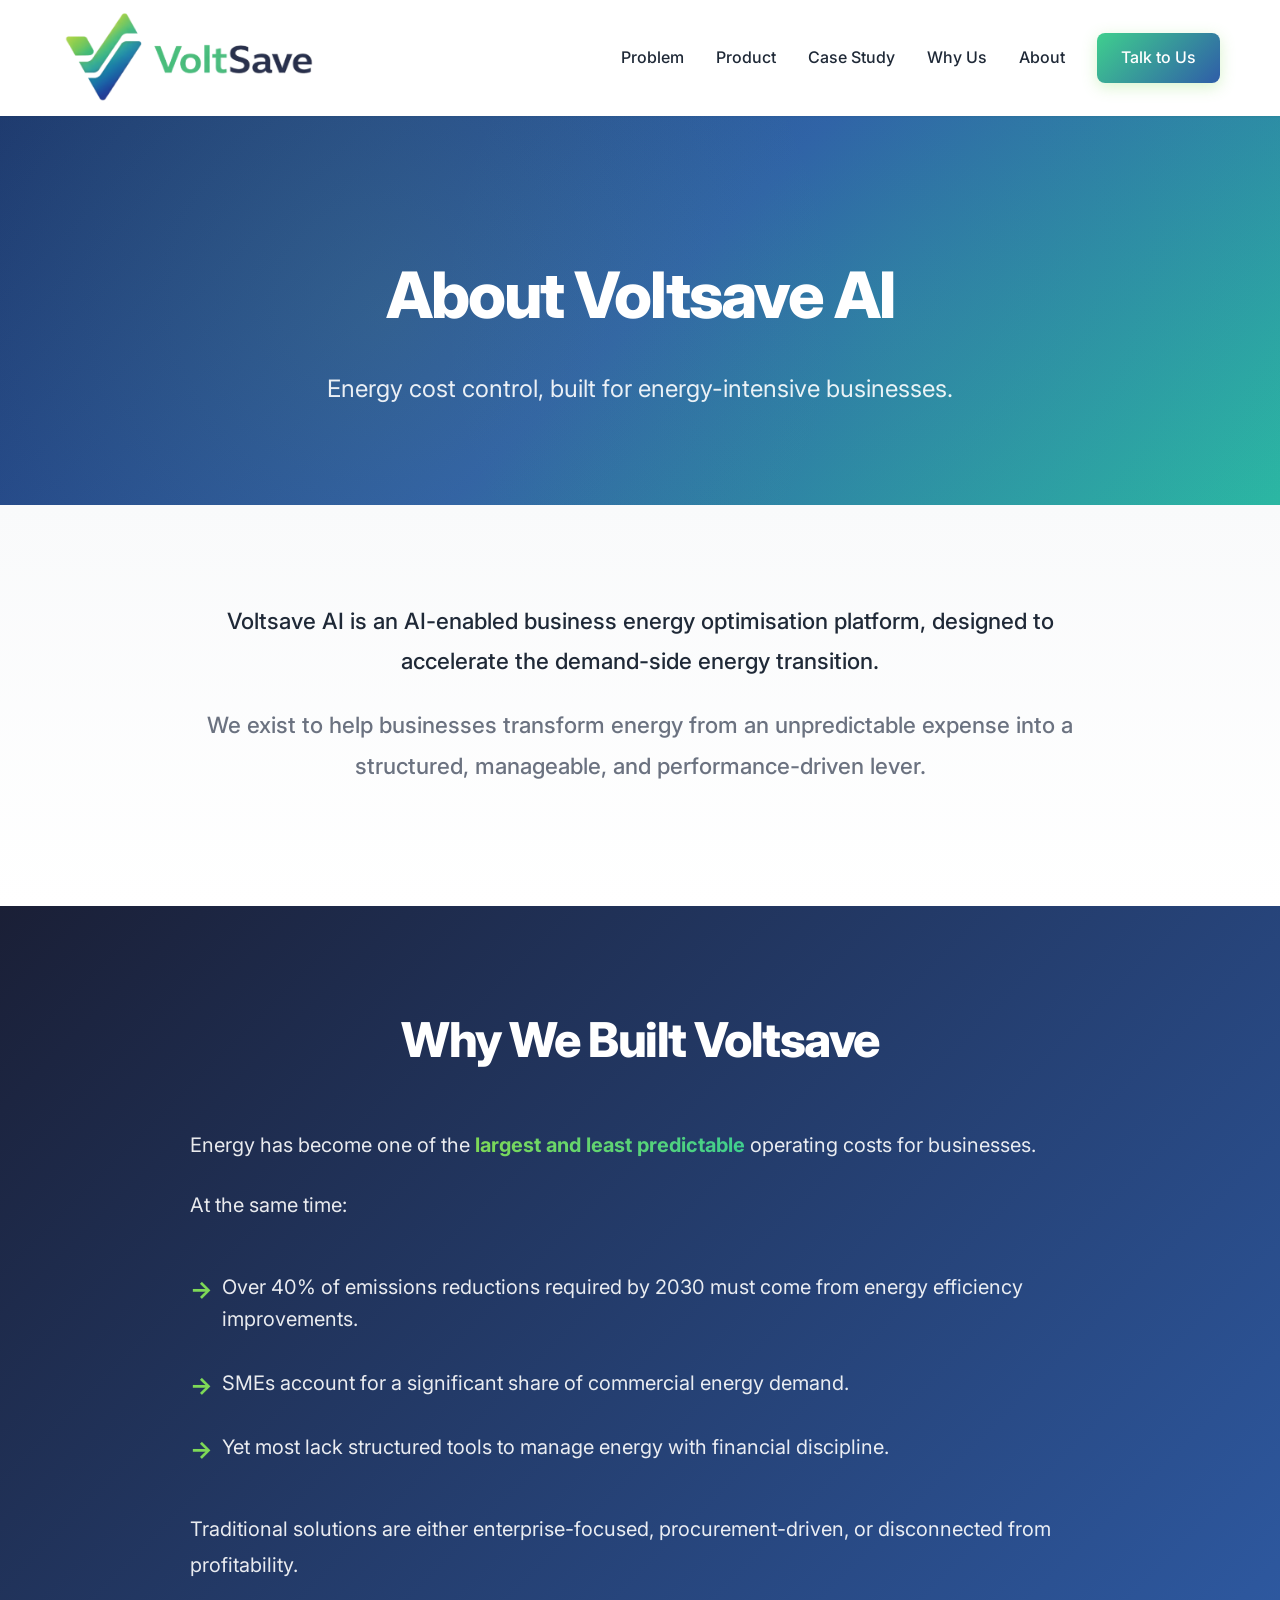
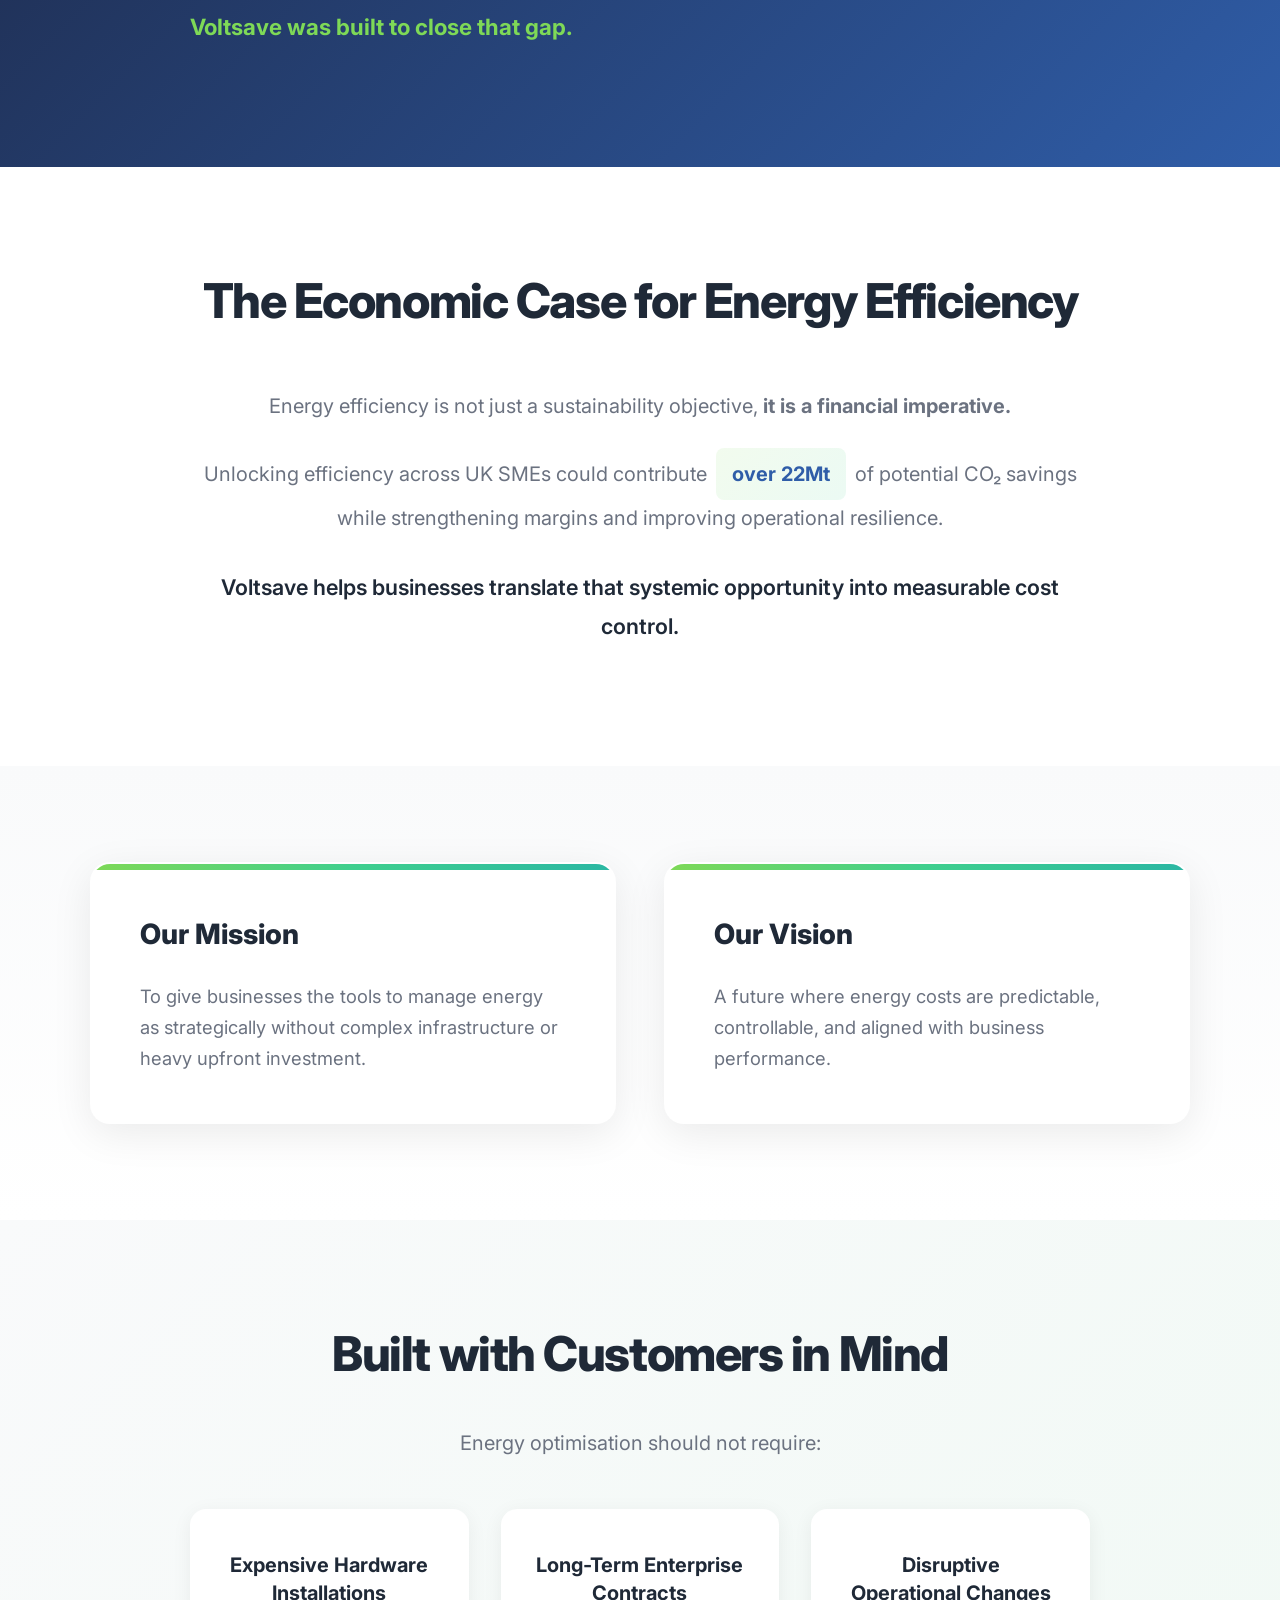
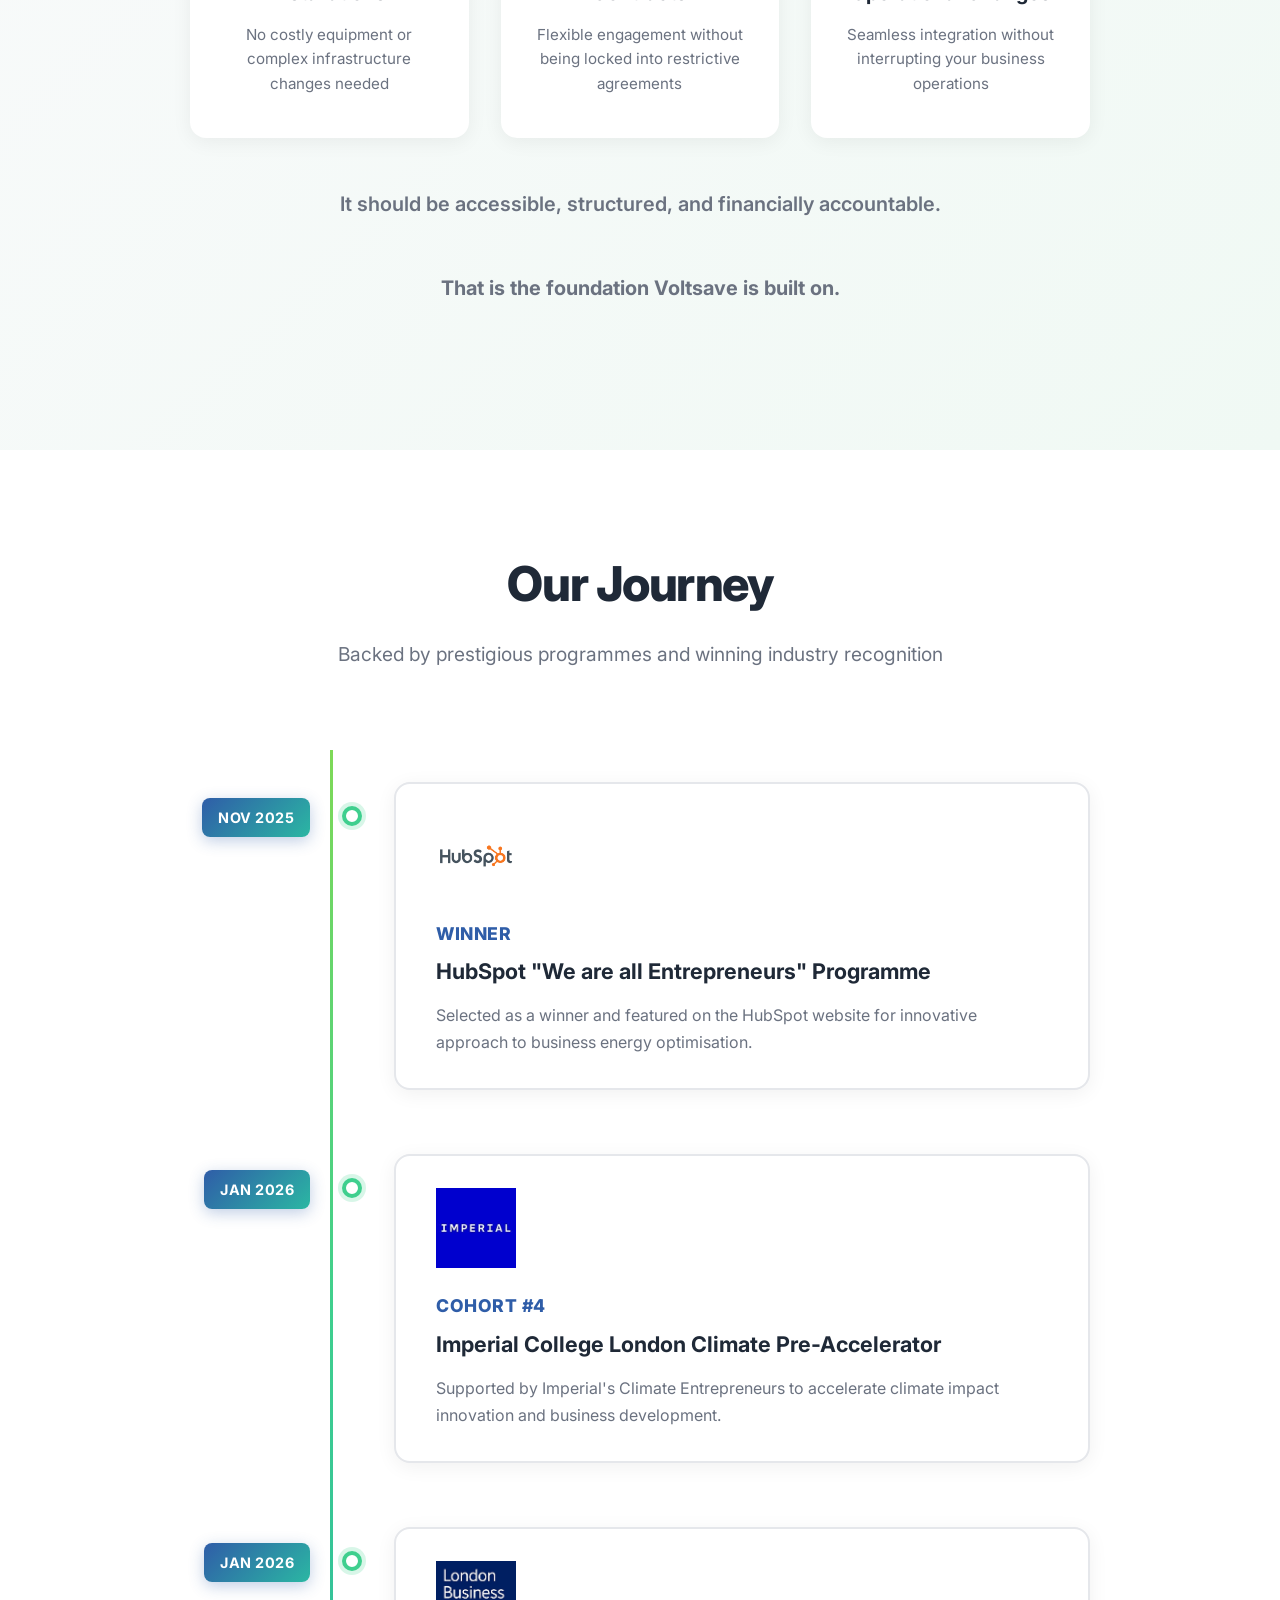
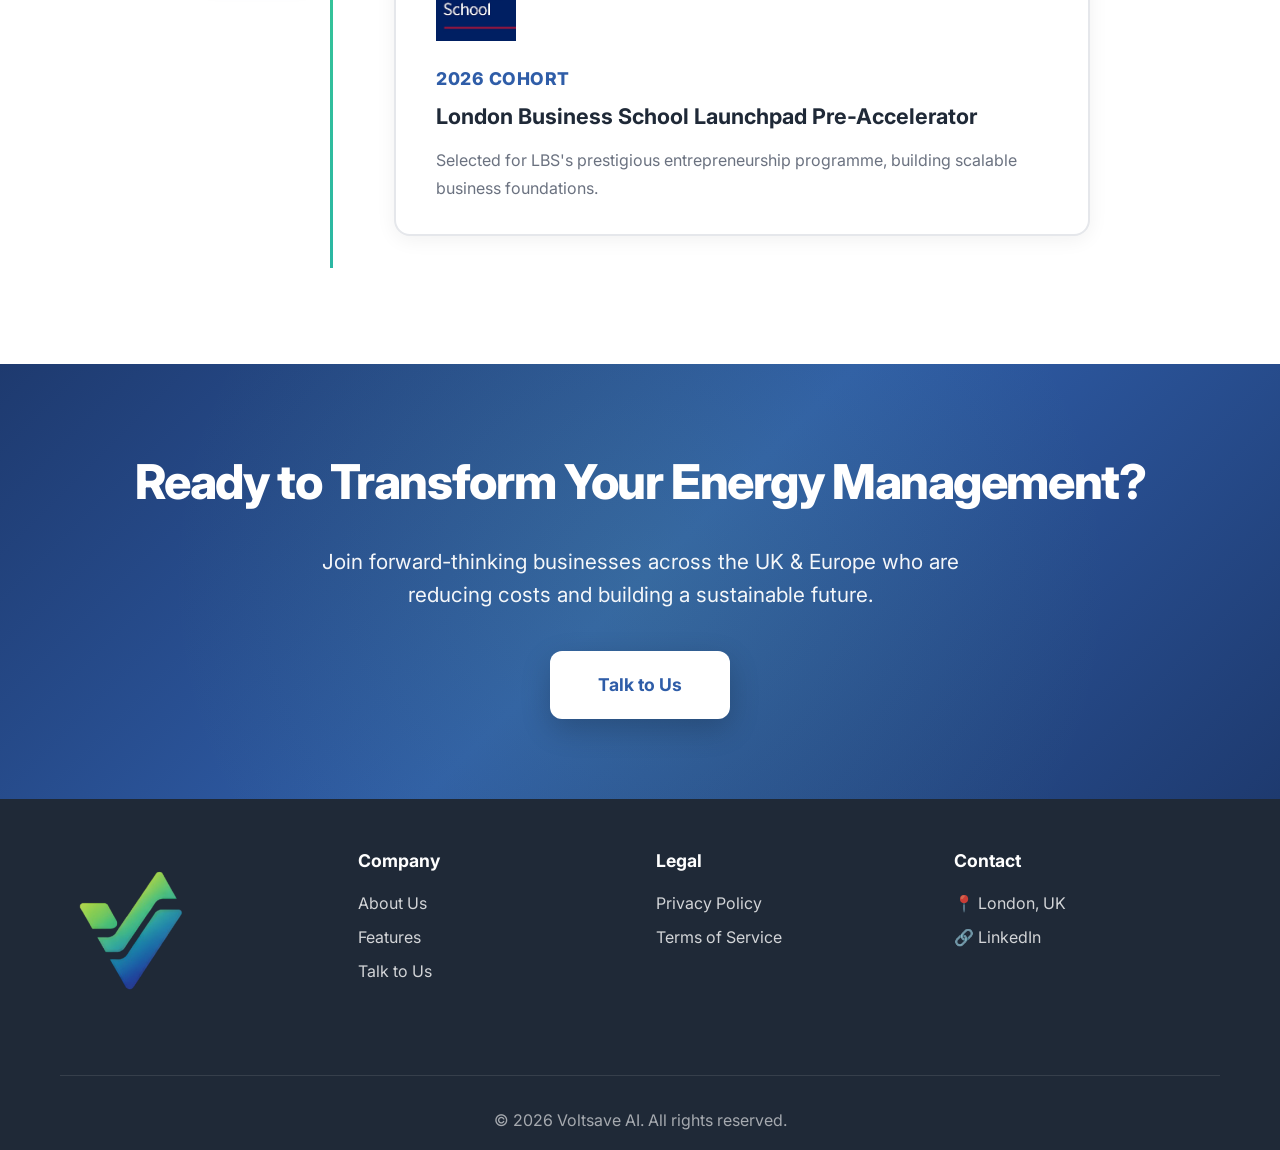
==== commit 870a3611: "Update CTA from 'Join the Waitlist' to 'Talk to Us' and refine messaging" ====
--- a/about.html
+++ b/about.html
@@ -639,7 +639,7 @@
                     <a href="index.html#case-study">Case Study</a>
                     <a href="index.html#benefits">Why Us</a>
                     <a href="about.html">About</a>
-                    <a href="index.html#demo" class="btn-primary">Join the Waitlist</a>
+                    <a href="index.html#demo" class="btn-primary">Talk to Us</a>
                 </div>
                 <button class="mobile-menu-toggle" aria-label="Toggle menu">
                     <span></span>
@@ -833,7 +833,7 @@
             <div class="container">
                 <h2>Ready to Transform Your Energy Management?</h2>
                 <p>Join forward-thinking businesses across the UK & Europe who are reducing costs and building a sustainable future.</p>
-                <a href="index.html#demo" class="btn-white">Join the Waitlist</a>
+                <a href="index.html#demo" class="btn-white">Talk to Us</a>
             </div>
         </section>
     </div>
@@ -852,7 +852,7 @@
                     <ul>
                         <li><a href="about.html">About Us</a></li>
                         <li><a href="index.html#features">Features</a></li>
-                        <li><a href="index.html#demo">Join the Waitlist</a></li>
+                        <li><a href="index.html#demo">Talk to Us</a></li>
                     </ul>
                 </div>
                 <div class="footer-section">
--- a/styles.css
+++ b/styles.css
@@ -325,7 +325,7 @@
     width: auto;
     height: auto;
     object-fit: contain;
-    filter: grayscale(100%);
+    filter: grayscale(0%);
     transition: filter 0.3s ease;
 }
 
